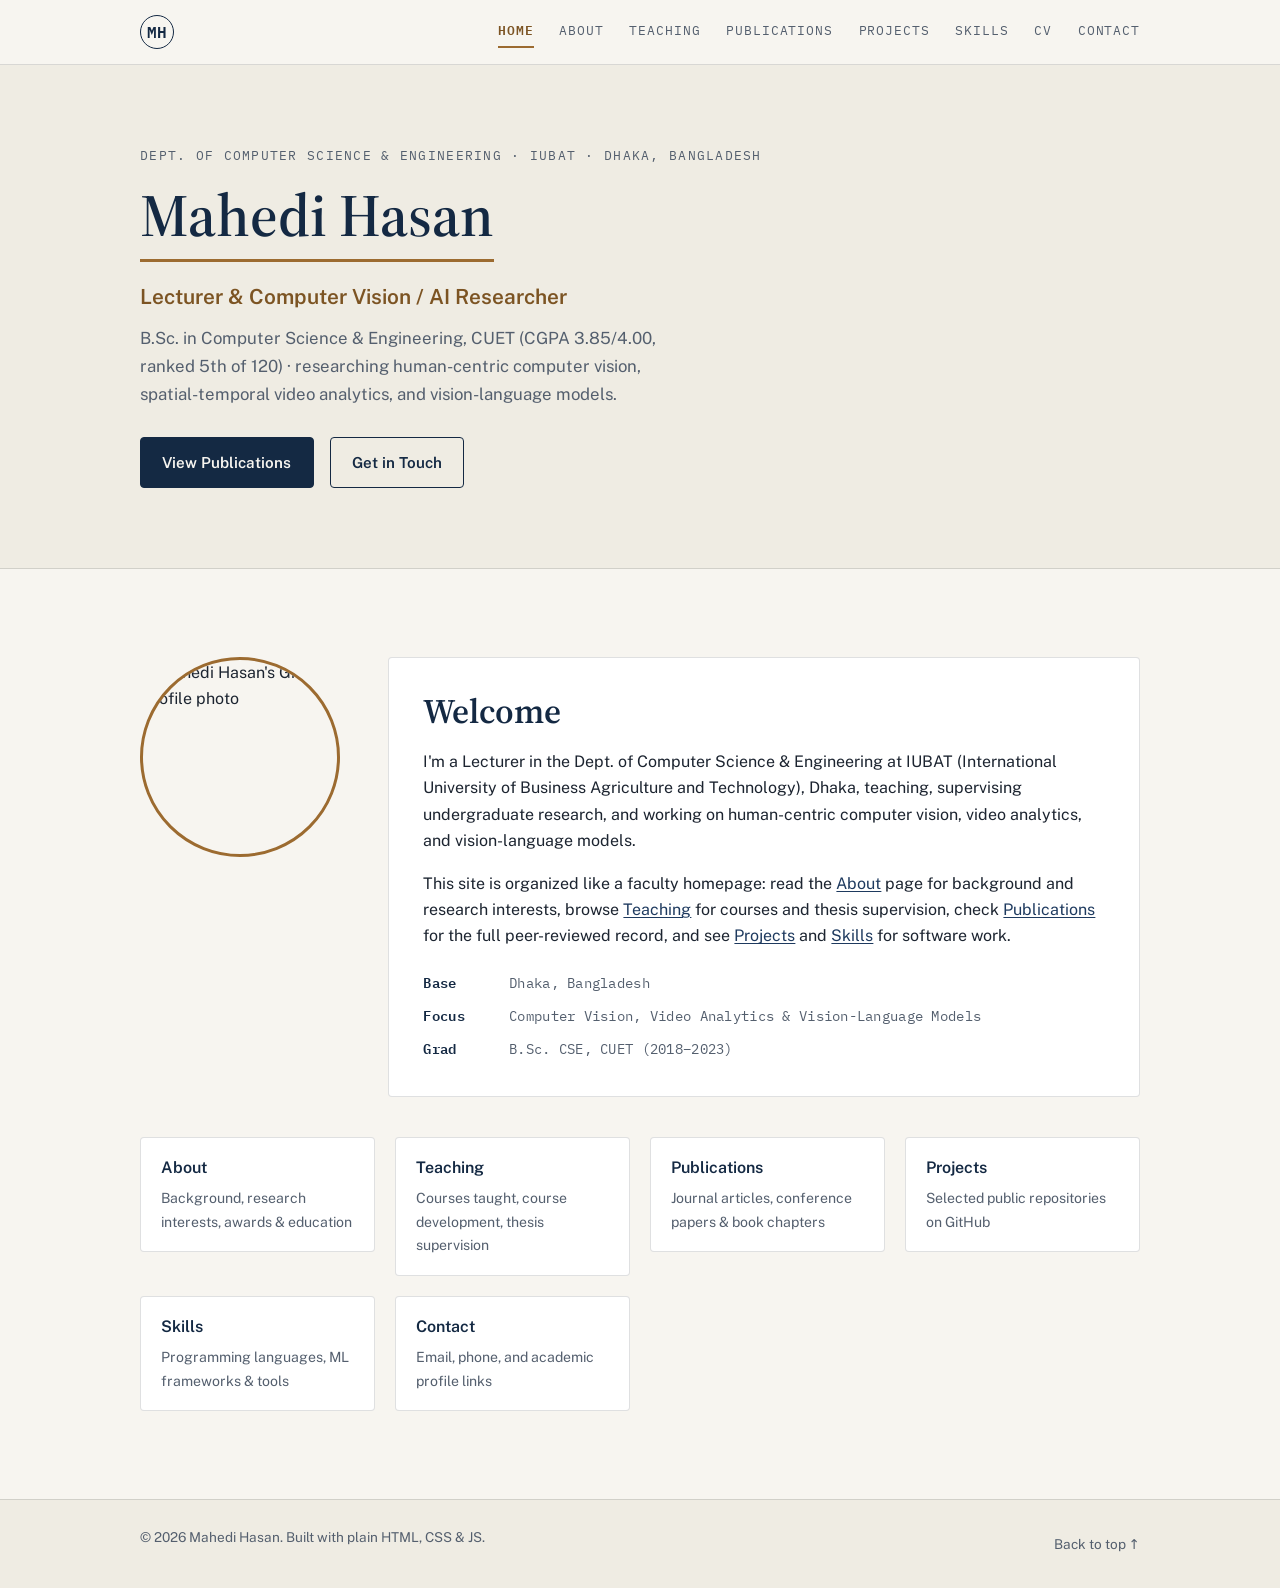
==== index.html @ c947bb8f "Revert "Revert "Use bullet separator in homepage metadata (#5)" (#13)" This reverts commit a643a517d" ====
<!DOCTYPE html>
<html lang="en">
<head>
<!--
  DIRECTION CONTRACT (Impeccable new-work — revised 2026-09-28)
  THESIS: A faculty research page, not a startup landing page — the record
    of a working academic (teaching, supervision, publications) reads
    clearly and structures itself like a CV, not a portfolio stunt.
  OWN-WORLD: Warm paper background, deep navy ink, a single muted bronze
    rule/accent used sparingly (section rules, current-role marker); Source
    Serif 4 for headings (academic register), Public Sans for body copy,
    IBM Plex Mono reserved for labels, dates, and data (unchanged from v1).
  STORY: Visitor reads name, title, and affiliation immediately, confirms
    research focus, then follows structured links to About, Teaching,
    Publications, Projects, Skills, and Contact — each its own page, in the
    order a hiring committee or collaborator would look for them.
  FIRST VIEWPORT: Left-aligned masthead (name, title, affiliation line,
    one-line research focus), thin bronze rule beneath the name, two plain
    button actions (Publications / Get in Touch); no animation, no grid
    texture, no tilted cards — restraint signals credibility here.
  FORM: A real multi-page site (Home / About / Research / Teaching /
    Publications / Projects / Skills / Contact), each its own HTML file with
    a shared header, footer and stylesheet; redesigned directly from the
    prior "living lecture" chalkboard single-page world at explicit owner
    request ("more professional, academic, structured, user-friendly" then
    "pages should be separated"), in an unattended autonomous session.
-->
<meta charset="UTF-8">
<meta name="viewport" content="width=device-width, initial-scale=1.0">
<title>Mahedi Hasan — Lecturer &amp; Computer Vision • AI Researcher</title>
<meta name="description" content="Academic homepage of Mahedi Hasan — Lecturer, Dept. of Computer Science &amp; Engineering, IUBAT. Research in computer vision, video analytics, and vision-language models. Dhaka, Bangladesh.">
<meta name="theme-color" content="#f7f5f0">

<!-- Open Graph -->
<meta property="og:type" content="website">
<meta property="og:title" content="Mahedi Hasan — Lecturer & Computer Vision • AI Researcher">
<meta property="og:description" content="Academic homepage of Mahedi Hasan — Lecturer, Dept. of Computer Science & Engineering, IUBAT. Research in computer vision, video analytics, and vision-language models. Dhaka, Bangladesh.">
<meta property="og:image" content="https://avatars.githubusercontent.com/u/186854641?v=4">
<meta property="og:url" content="https://mahedi-H-hasan.github.io/">
<meta name="twitter:card" content="summary">

<link rel="icon" href="assets/img/favicon.svg" type="image/svg+xml">
<link rel="canonical" href="https://mahedi-H-hasan.github.io/">

<link rel="preconnect" href="https://fonts.googleapis.com">
<link rel="preconnect" href="https://fonts.gstatic.com" crossorigin>
<link href="https://fonts.googleapis.com/css2?family=Source+Serif+4:opsz,wght@8..60,500;8..60,600;8..60,700&amp;family=Public+Sans:wght@400;500;600;700&amp;family=IBM+Plex+Mono:wght@400;500;600&amp;display=swap" rel="stylesheet">

<link rel="stylesheet" href="assets/css/styles.css">
</head>
<body data-page="home">
<a class="skip-link" href="#main">Skip to main content</a>

<header class="site-header" id="top">
  <div class="wrap header-inner">
    <a class="brand" href="index.html" aria-label="Mahedi Hasan — home">MH</a>

    <button class="nav-toggle" id="navToggle" type="button" aria-expanded="false" aria-controls="primaryNav">
      <span class="nav-toggle-bar"></span>
      <span class="nav-toggle-bar"></span>
      <span class="nav-toggle-bar"></span>
      <span class="sr-only">Menu</span>
    </button>

    <nav class="primary-nav" id="primaryNav" aria-label="Primary">
      <a href="index.html" data-page="home">Home</a>
      <a href="about.html" data-page="about">About</a>
      <a href="teaching.html" data-page="teaching">Teaching</a>
      <a href="publications.html" data-page="publications">Publications</a>
      <a href="projects.html" data-page="projects">Projects</a>
      <a href="skills.html" data-page="skills">Skills</a>
      <a href="cv.html" data-page="cv">CV</a>
      <a href="contact.html" data-page="contact">Contact</a>
    </nav>
  </div>
</header>

<main id="main">

  <!-- ============ HERO ============ -->
  <section class="hero" aria-labelledby="hero-heading">
    <div class="wrap hero-inner">
      <p class="hero-eyebrow mono">Dept. of Computer Science &amp; Engineering · IUBAT · Dhaka, Bangladesh</p>
      <h1 id="hero-heading" class="hero-name">Mahedi Hasan</h1>
      <!-- Source: owner-provided CV (CV_FOR_PHD_APPLICATION), confirmed 2026-09-28. -->
      <p class="hero-role">Lecturer &amp; Computer Vision / AI Researcher</p>
      <p class="hero-sub">
        B.Sc. in Computer Science &amp; Engineering, CUET (CGPA 3.85/4.00, ranked 5th of 120) ·
        researching human-centric computer vision, spatial-temporal video analytics, and
        vision-language models.
      </p>
      <div class="hero-actions">
        <a class="btn btn-primary" href="publications.html">View Publications</a>
        <a class="btn btn-ghost" href="contact.html">Get in Touch</a>
      </div>
    </div>
  </section>

  <!-- ============ HOME SUMMARY ============ -->
  <section class="section" aria-labelledby="home-heading">
    <div class="wrap home-grid">
      <div class="home-portrait">
        <img
          src="https://avatars.githubusercontent.com/u/186854641?v=4"
          alt="Mahedi Hasan's GitHub profile photo"
          width="200" height="200"
          loading="lazy" decoding="async">
      </div>

      <div class="panel">
        <h2 id="home-heading">Welcome</h2>
        <p>
          I'm a Lecturer in the Dept. of Computer Science &amp; Engineering at IUBAT
          (International University of Business Agriculture and Technology), Dhaka,
          teaching, supervising undergraduate research, and working on human-centric
          computer vision, video analytics, and vision-language models.
        </p>
        <p>
          This site is organized like a faculty homepage: read the
          <a href="about.html">About</a> page for background and research interests, browse
          <a href="teaching.html">Teaching</a> for courses and thesis supervision, check
          <a href="publications.html">Publications</a> for the full peer-reviewed record, and
          see <a href="projects.html">Projects</a> and <a href="skills.html">Skills</a> for
          software work.
        </p>
        <ul class="fact-list mono">
          <li><span>Base</span> Dhaka, Bangladesh</li>
          <li><span>Focus</span> Computer Vision, Video Analytics &amp; Vision-Language Models</li>
          <li><span>Grad</span> B.Sc. CSE, CUET (2018–2023)</li>
        </ul>
      </div>
    </div>

    <div class="wrap">
      <ul class="link-grid" role="list">
        <li><a href="about.html">About<span>Background, research interests, awards &amp; education</span></a></li>
        <li><a href="teaching.html">Teaching<span>Courses taught, course development, thesis supervision</span></a></li>
        <li><a href="publications.html">Publications<span>Journal articles, conference papers &amp; book chapters</span></a></li>
        <li><a href="projects.html">Projects<span>Selected public repositories on GitHub</span></a></li>
        <li><a href="skills.html">Skills<span>Programming languages, ML frameworks &amp; tools</span></a></li>
        <li><a href="contact.html">Contact<span>Email, phone, and academic profile links</span></a></li>
      </ul>
    </div>
  </section>

</main>

<footer class="site-footer">
  <div class="wrap footer-inner">
    <p>© <span id="year"></span> Mahedi Hasan. Built with plain HTML, CSS &amp; JS.</p>
    <a class="back-to-top" href="#top">Back to top ↑</a>
  </div>
</footer>

<script src="assets/js/main.js"></script>
</body>
</html>
---- assets/css/styles.css ----
/* =========================================================================
   Mahedi Hasan — Academic Portfolio
   Design world: faculty research site — warm paper, deep navy ink, a single
   muted bronze rule used sparingly. See DIRECTION CONTRACT in each page's
   <head>. Multi-page static site: one shared stylesheet for every page.
   ========================================================================= */

:root {
  /* Palette — named roles, not neutrals+accent */
  --paper: #f7f5f0;
  --paper-alt: #efece3;
  --panel: #ffffff;
  --ink: #1c2430;
  --ink-muted: #545f6e;
  --ink-faint: #7d8797;
  --navy: #1e3a5f;
  --navy-deep: #142943;
  --bronze: #9c6b30;
  --bronze-deep: #7c5423;
  --line: rgba(28, 36, 48, 0.14);
  --line-strong: rgba(28, 36, 48, 0.26);

  --font-display: "Source Serif 4", Georgia, "Times New Roman", serif;
  --font-body: "Public Sans", "Segoe UI", system-ui, sans-serif;
  --font-mono: "IBM Plex Mono", "SFMono-Regular", Consolas, "Liberation Mono", monospace;

  --measure: 68ch;
  --radius: 4px;
  --ease: cubic-bezier(0.2, 0.7, 0.2, 1);

  color-scheme: light;
}

/* ---------- Reset & base ---------- */
*, *::before, *::after { box-sizing: border-box; }
html { scroll-behavior: smooth; }
@media (prefers-reduced-motion: reduce) {
  html { scroll-behavior: auto; }
  *, *::before, *::after { animation-duration: 0.01ms !important; animation-iteration-count: 1 !important; transition-duration: 0.01ms !important; }
}

body {
  margin: 0;
  background: var(--paper);
  color: var(--ink);
  font-family: var(--font-body);
  font-size: 1rem;
  line-height: 1.65;
  -webkit-font-smoothing: antialiased;
}

img { max-width: 100%; display: block; }
a { color: var(--navy); text-underline-offset: 0.15em; }
a:hover { color: var(--bronze-deep); }

h1, h2, h3 { font-family: var(--font-display); font-weight: 600; line-height: 1.15; margin: 0 0 0.5em; color: var(--navy-deep); }
p { margin: 0 0 1em; }

.mono { font-family: var(--font-mono); letter-spacing: 0.02em; }

.wrap {
  max-width: 1080px;
  margin-inline: auto;
  padding-inline: clamp(1.25rem, 4vw, 2.5rem);
}

.sr-only {
  position: absolute; width: 1px; height: 1px; padding: 0; margin: -1px;
  overflow: hidden; clip: rect(0, 0, 0, 0); white-space: nowrap; border: 0;
}

.skip-link {
  position: absolute;
  left: 1rem; top: -3rem;
  background: var(--navy-deep);
  color: var(--paper);
  padding: 0.6em 1em;
  border-radius: var(--radius);
  font-family: var(--font-mono);
  font-weight: 600;
  z-index: 100;
  transition: top 0.2s var(--ease);
}
.skip-link:focus { top: 1rem; }

:focus-visible {
  outline: 2px solid var(--bronze);
  outline-offset: 3px;
}

/* ---------- Header / nav ---------- */
.site-header {
  position: sticky;
  top: 0;
  z-index: 40;
  background: rgba(247, 245, 240, 0.92);
  backdrop-filter: blur(6px);
  border-bottom: 1px solid var(--line);
}

.header-inner {
  display: flex;
  align-items: center;
  justify-content: space-between;
  min-height: 64px;
}

.brand {
  font-family: var(--font-mono);
  font-weight: 600;
  font-size: 1rem;
  color: var(--navy-deep);
  border: 1.5px solid var(--navy-deep);
  border-radius: 50%;
  width: 2.15rem;
  height: 2.15rem;
  display: inline-flex;
  align-items: center;
  justify-content: center;
  text-decoration: none;
  flex: none;
}
.brand:hover { color: var(--paper); background: var(--navy-deep); }

.primary-nav {
  display: flex;
  flex-wrap: wrap;
  gap: clamp(0.85rem, 2.4vw, 1.6rem);
  font-family: var(--font-mono);
  font-size: 0.8rem;
  text-transform: uppercase;
  letter-spacing: 0.07em;
}

.primary-nav a {
  color: var(--ink-muted);
  text-decoration: none;
  padding-block: 0.35em;
  border-bottom: 2px solid transparent;
  transition: color 0.2s var(--ease), border-color 0.2s var(--ease);
}
.primary-nav a:hover,
.primary-nav a:focus-visible { color: var(--navy-deep); border-color: var(--line-strong); }
.primary-nav a.is-current { color: var(--bronze-deep); border-color: var(--bronze); font-weight: 600; }

.nav-toggle {
  display: none;
  flex-direction: column;
  gap: 4px;
  background: none;
  border: none;
  padding: 0.5rem;
  cursor: pointer;
}
.nav-toggle-bar { width: 22px; height: 2px; background: var(--navy-deep); border-radius: 2px; }

@media (max-width: 760px) {
  .nav-toggle { display: inline-flex; }
  .primary-nav {
    position: absolute;
    inset-inline: 0;
    top: 100%;
    flex-direction: column;
    gap: 0;
    background: var(--panel);
    border-bottom: 1px solid var(--line);
    max-height: 0;
    overflow: hidden;
    opacity: 0;
    transition: opacity 0.2s var(--ease), visibility 0.2s var(--ease);
    visibility: hidden;
  }
  .primary-nav.is-open { max-height: none; opacity: 1; visibility: visible; }
  .primary-nav a { padding: 0.9rem clamp(1.25rem, 4vw, 2.5rem); border-bottom: 1px solid var(--line); }
}

/* ---------- Hero ---------- */
.hero {
  border-bottom: 1px solid var(--line);
  background: var(--paper-alt);
}

.hero-inner { padding-block: clamp(3rem, 8vw, 5rem); }

.hero-eyebrow {
  color: var(--ink-muted);
  font-size: 0.8rem;
  text-transform: uppercase;
  letter-spacing: 0.1em;
  margin-bottom: 1.1rem;
}

.hero-name {
  font-size: clamp(2.35rem, 6.5vw, 3.75rem);
  line-height: 1.05;
  color: var(--navy-deep);
  margin-bottom: 0.3em;
  padding-bottom: 0.2em;
  border-bottom: 3px solid var(--bronze);
  display: inline-block;
}

.hero-role {
  font-size: clamp(1.05rem, 2.2vw, 1.3rem);
  font-weight: 600;
  color: var(--bronze-deep);
  margin-bottom: 0.55em;
}

.hero-sub {
  max-width: 56ch;
  color: var(--ink-muted);
  font-size: 1.05rem;
}

.hero-actions {
  display: flex;
  flex-wrap: wrap;
  gap: 1rem;
  margin-top: 1.75rem;
}

.btn {
  display: inline-flex;
  align-items: center;
  gap: 0.5em;
  font-family: var(--font-body);
  font-weight: 600;
  font-size: 0.95rem;
  text-decoration: none;
  padding: 0.8em 1.4em;
  border-radius: var(--radius);
  border: 1.5px solid var(--navy-deep);
  transition: transform 0.15s var(--ease), background-color 0.15s var(--ease), color 0.15s var(--ease);
}
.btn-primary { background: var(--navy-deep); color: var(--paper); }
.btn-primary:hover { background: var(--navy); color: var(--paper); transform: translateY(-1px); }
.btn-ghost { background: transparent; color: var(--navy-deep); }
.btn-ghost:hover { background: var(--panel); transform: translateY(-1px); }

/* Compact page intro used on inner pages (no full hero) */
.page-intro {
  border-bottom: 1px solid var(--line);
  background: var(--paper-alt);
  padding-block: clamp(2.25rem, 5vw, 3.25rem);
}
.page-intro .eyebrow {
  color: var(--ink-muted);
  font-size: 0.8rem;
  text-transform: uppercase;
  letter-spacing: 0.1em;
  margin-bottom: 0.6rem;
}
.page-intro h1 {
  font-size: clamp(1.9rem, 4.5vw, 2.75rem);
  margin-bottom: 0.35em;
}
.page-intro p { max-width: var(--measure); color: var(--ink-muted); margin-bottom: 0; font-size: 1.05rem; }

/* ---------- Sections ---------- */
.section { padding-block: clamp(3rem, 7vw, 5.5rem); }
.section + .section { border-top: 1px solid var(--line); }
.section h2 {
  font-size: clamp(1.6rem, 3.4vw, 2.15rem);
}
.section-lede {
  max-width: var(--measure);
  color: var(--ink-muted);
  font-size: 1.02rem;
}

.reveal {
  opacity: 0;
  transform: translateY(14px);
  transition: opacity 0.55s var(--ease), transform 0.55s var(--ease);
}
.reveal.is-visible { opacity: 1; transform: none; }
@media (prefers-reduced-motion: reduce) {
  .reveal { opacity: 1; transform: none; transition: none; }
}

/* ---------- Panel (shared card surface, replaces the old tilted index cards) --- */
.panel {
  background: var(--panel);
  color: var(--ink);
  border: 1px solid var(--line);
  border-radius: var(--radius);
  padding: clamp(1.5rem, 3vw, 2.15rem);
}
.panel h2, .panel h3 { color: var(--navy-deep); }

.placeholder-copy {
  font-style: italic;
  color: var(--ink-faint);
  background: var(--paper-alt);
  padding: 0.15em 0.5em;
  border-radius: 3px;
  display: inline-block;
}

/* ---------- Home page: quick facts + highlight strip ---------- */
.home-grid {
  display: grid;
  grid-template-columns: minmax(150px, 200px) 1fr;
  gap: clamp(1.5rem, 4vw, 3rem);
  align-items: start;
}
.home-portrait img {
  border-radius: 50%;
  border: 3px solid var(--bronze);
}
@media (max-width: 640px) {
  .home-grid { grid-template-columns: 1fr; justify-items: start; }
  .home-portrait img { width: 120px; height: 120px; }
}

.fact-list {
  list-style: none;
  padding: 0;
  margin: 1.25rem 0 0;
  display: grid;
  gap: 0.5rem;
  font-size: 0.88rem;
  color: var(--ink-muted);
}
.fact-list span {
  display: inline-block;
  min-width: 5em;
  color: var(--navy-deep);
  font-weight: 600;
  margin-right: 0.5em;
}

.link-grid {
  list-style: none;
  margin: 2.5rem 0 0;
  padding: 0;
  display: grid;
  grid-template-columns: repeat(auto-fit, minmax(220px, 1fr));
  gap: 1.25rem;
}
.link-grid a {
  display: block;
  padding: 1.1rem 1.25rem;
  background: var(--panel);
  border: 1px solid var(--line);
  border-radius: var(--radius);
  text-decoration: none;
  color: var(--navy-deep);
  font-weight: 600;
  transition: border-color 0.2s var(--ease), transform 0.2s var(--ease);
}
.link-grid a:hover { border-color: var(--bronze); transform: translateY(-2px); }
.link-grid span {
  display: block;
  margin-top: 0.35rem;
  font-weight: 400;
  color: var(--ink-muted);
  font-size: 0.88rem;
}

/* ---------- Research interests (chips, not "equations") ---------- */
.interest-chips {
  list-style: none;
  margin: 1.5rem 0 0;
  padding: 0;
  display: flex;
  flex-wrap: wrap;
  gap: 0.6rem;
}
.interest-chips li {
  font-family: var(--font-mono);
  font-size: 0.85rem;
  padding: 0.5em 0.9em;
  border-radius: 999px;
  background: var(--paper-alt);
  border: 1px solid var(--line);
  color: var(--navy-deep);
}

/* ---------- Teaching ---------- */
.course-list {
  list-style: none;
  margin: 1.25rem 0 0;
  padding: 0;
  display: grid;
  grid-template-columns: repeat(auto-fit, minmax(220px, 1fr));
  gap: 0.75rem;
}
.course-list li {
  padding: 0.75em 1em;
  background: var(--paper-alt);
  border-radius: 3px;
  font-size: 0.92rem;
}

.duty-list { margin: 1rem 0 0; padding-left: 1.25em; color: var(--ink-muted); }
.duty-list li { margin-bottom: 0.5em; }

.thesis-list {
  list-style: none;
  margin: 1.5rem 0 0;
  padding: 0;
  display: grid;
  gap: 1rem;
}
.thesis-list li {
  padding: 1.1rem 1.3rem;
  background: var(--panel);
  border: 1px solid var(--line);
  border-radius: var(--radius);
}
.thesis-list h3 { font-size: 1.05rem; margin-bottom: 0.3em; }
.thesis-list .thesis-meta {
  display: block;
  font-family: var(--font-mono);
  font-size: 0.8rem;
  color: var(--ink-muted);
  margin-bottom: 0.4em;
}
.status-tag {
  display: inline-block;
  font-family: var(--font-mono);
  font-size: 0.72rem;
  text-transform: uppercase;
  letter-spacing: 0.06em;
  padding: 0.2em 0.6em;
  border-radius: 999px;
  margin-left: 0.5em;
  vertical-align: middle;
}
.status-tag.is-published { background: rgba(30, 58, 95, 0.1); color: var(--navy-deep); }
.status-tag.is-progress { background: rgba(156, 107, 48, 0.14); color: var(--bronze-deep); }

/* ---------- Publications (categorized bibliography) ---------- */
.pub-group { margin-bottom: clamp(2rem, 4vw, 2.75rem); }
.pub-group:last-child { margin-bottom: 0; }
.pub-group h2 {
  font-size: 1.25rem;
  padding-bottom: 0.4em;
  border-bottom: 1px solid var(--line-strong);
}
.pub-list {
  list-style: none;
  counter-reset: pub;
  margin: 1.25rem 0 0;
  padding: 0;
  display: grid;
  gap: 1rem;
}
.pub-list li {
  counter-increment: pub;
  position: relative;
  padding-left: 2.4em;
  font-size: 0.96rem;
  color: var(--ink);
}
.pub-list li::before {
  content: "[" counter(pub) "]";
  position: absolute;
  left: 0;
  top: 0;
  font-family: var(--font-mono);
  font-size: 0.85rem;
  color: var(--bronze-deep);
}
.pub-list .pub-authors { color: var(--ink); }
.pub-list .pub-venue { color: var(--ink-muted); font-style: italic; }
.pub-list .pub-status {
  display: inline-block;
  margin-left: 0.4em;
  font-family: var(--font-mono);
  font-size: 0.75rem;
  color: var(--bronze-deep);
}
.pub-list a { word-break: break-word; font-size: 0.92rem; }

/* ---------- Awards & Education ---------- */
.info-columns {
  display: grid;
  grid-template-columns: repeat(auto-fit, minmax(240px, 1fr));
  gap: clamp(1.5rem, 4vw, 3rem);
  margin-top: 1.5rem;
}
.record-list {
  list-style: none;
  margin: 0;
  padding: 0;
  border-top: 1px solid var(--line);
}
.record-list li {
  display: flex;
  gap: 1rem;
  padding: 0.85em 0;
  border-bottom: 1px solid var(--line);
  font-size: 0.92rem;
}
.record-year {
  font-family: var(--font-mono);
  min-width: 4.5em;
  color: var(--ink-muted);
  font-size: 0.82rem;
  padding-top: 0.15em;
  flex: none;
}

/* ---------- Projects ---------- */
.project-grid {
  list-style: none;
  margin: 2rem 0 0;
  padding: 0;
  display: grid;
  grid-template-columns: repeat(auto-fit, minmax(250px, 1fr));
  gap: clamp(1.25rem, 3vw, 2rem);
}
.project-card h3 { font-size: 1.15rem; margin-bottom: 0.5rem; }
.project-card h3 a { color: inherit; text-decoration: none; }
.project-card h3 a:hover { text-decoration: underline; text-decoration-color: var(--bronze); }
.project-card .placeholder-copy { font-size: 0.92rem; margin-bottom: 1rem; }

.tag-row {
  list-style: none;
  display: flex;
  flex-wrap: wrap;
  gap: 0.5rem;
  padding: 0;
  margin: 0 0 1.1rem;
  font-size: 0.76rem;
}
.tag-row li {
  background: var(--paper-alt);
  color: var(--navy-deep);
  padding: 0.28em 0.7em;
  border-radius: 999px;
}
.tag-row .tag-placeholder {
  background: transparent;
  border: 1px dashed var(--ink-faint);
  color: var(--ink-faint);
  font-style: italic;
}

.card-link { font-size: 0.85rem; font-weight: 600; text-decoration: none; }

/* ---------- Skills ---------- */
.skill-groups {
  display: grid;
  grid-template-columns: repeat(auto-fit, minmax(230px, 1fr));
  gap: clamp(1.25rem, 3vw, 2rem);
  margin-top: 2rem;
}
.skill-group h3 { font-size: 1.02rem; margin-bottom: 0.75rem; }
.skill-tags {
  list-style: none;
  margin: 0;
  padding: 0;
  display: flex;
  flex-wrap: wrap;
  gap: 0.5rem;
}
.skill-tags li {
  font-family: var(--font-mono);
  font-size: 0.85rem;
  padding: 0.4em 0.85em;
  border-radius: var(--radius);
  background: var(--paper-alt);
  border: 1px solid var(--line);
  color: var(--navy-deep);
}

/* ---------- Contact ---------- */
.contact-grid {
  display: grid;
  grid-template-columns: 1.1fr 1fr;
  gap: clamp(2rem, 5vw, 4rem);
  align-items: start;
}
@media (max-width: 720px) { .contact-grid { grid-template-columns: 1fr; } }

.contact-list {
  list-style: none;
  margin: 0;
  padding: 0;
  border-top: 1px solid var(--line);
}
.contact-list li {
  display: flex;
  gap: 1rem;
  padding: 0.95em 0;
  border-bottom: 1px solid var(--line);
  font-size: 0.94rem;
}
.contact-label {
  min-width: 6.5em;
  color: var(--ink-muted);
  text-transform: uppercase;
  letter-spacing: 0.05em;
  font-size: 0.76rem;
  padding-top: 0.25em;
  flex: none;
}
.contact-list a { color: var(--navy-deep); text-decoration: none; }
.contact-list a:hover { color: var(--bronze-deep); text-decoration: underline; }

/* ---------- Curriculum vitae ---------- */
.cv-heading {
  display: flex;
  align-items: center;
  justify-content: space-between;
  gap: 1.5rem;
}
.cv-heading p { margin: 0; color: var(--ink-muted); }
.cv-contact {
  list-style: none;
  display: flex;
  flex-wrap: wrap;
  gap: 0.35rem 1.25rem;
  padding: 0;
  margin: 1.2rem 0 0;
  font-size: 0.78rem;
}
.cv-content { padding-block: 2.5rem 4rem; }
.cv-section {
  padding-block: 1.6rem;
  border-bottom: 1px solid var(--line);
}
.cv-section h2 { font-size: 1.45rem; margin-bottom: 0.75rem; }
.cv-section p:last-child { margin-bottom: 0; }
.cv-entry p + p { margin-top: 0.4rem; }
.cv-date {
  float: right;
  color: var(--ink-muted);
  font-family: var(--font-mono);
  font-size: 0.85rem;
}
.cv-list, .cv-publications { padding-left: 1.3rem; }
.cv-list li, .cv-publications li { margin-bottom: 0.55rem; }
.cv-source { margin-top: 1.5rem; color: var(--ink-muted); font-size: 0.88rem; }

@media (max-width: 640px) {
  .cv-heading { align-items: flex-start; flex-direction: column; }
  .cv-date { float: none; display: block; }
}

@media print {
  body { background: #fff; color: #111; font-size: 10pt; line-height: 1.4; }
  .site-header, .site-footer, .skip-link, .cv-print { display: none !important; }
  .page-intro { background: #fff; padding-block: 0.25in; border-bottom: 1px solid #999; }
  .wrap { max-width: none; padding-inline: 0; }
  .cv-content { padding-block: 0.15in; }
  .cv-section { padding-block: 0.12in; break-inside: avoid; }
  .cv-section h2 { font-size: 13pt; }
  a { color: inherit; text-decoration: none; }
}

/* ---------- Footer ---------- */
.site-footer {
  border-top: 1px solid var(--line);
  background: var(--paper-alt);
}
.footer-inner {
  display: flex;
  flex-wrap: wrap;
  gap: 1rem;
  justify-content: space-between;
  align-items: center;
  padding-block: 1.6rem;
  font-size: 0.85rem;
  color: var(--ink-muted);
}
.back-to-top { color: var(--ink-muted); text-decoration: none; }
.back-to-top:hover { color: var(--bronze-deep); }
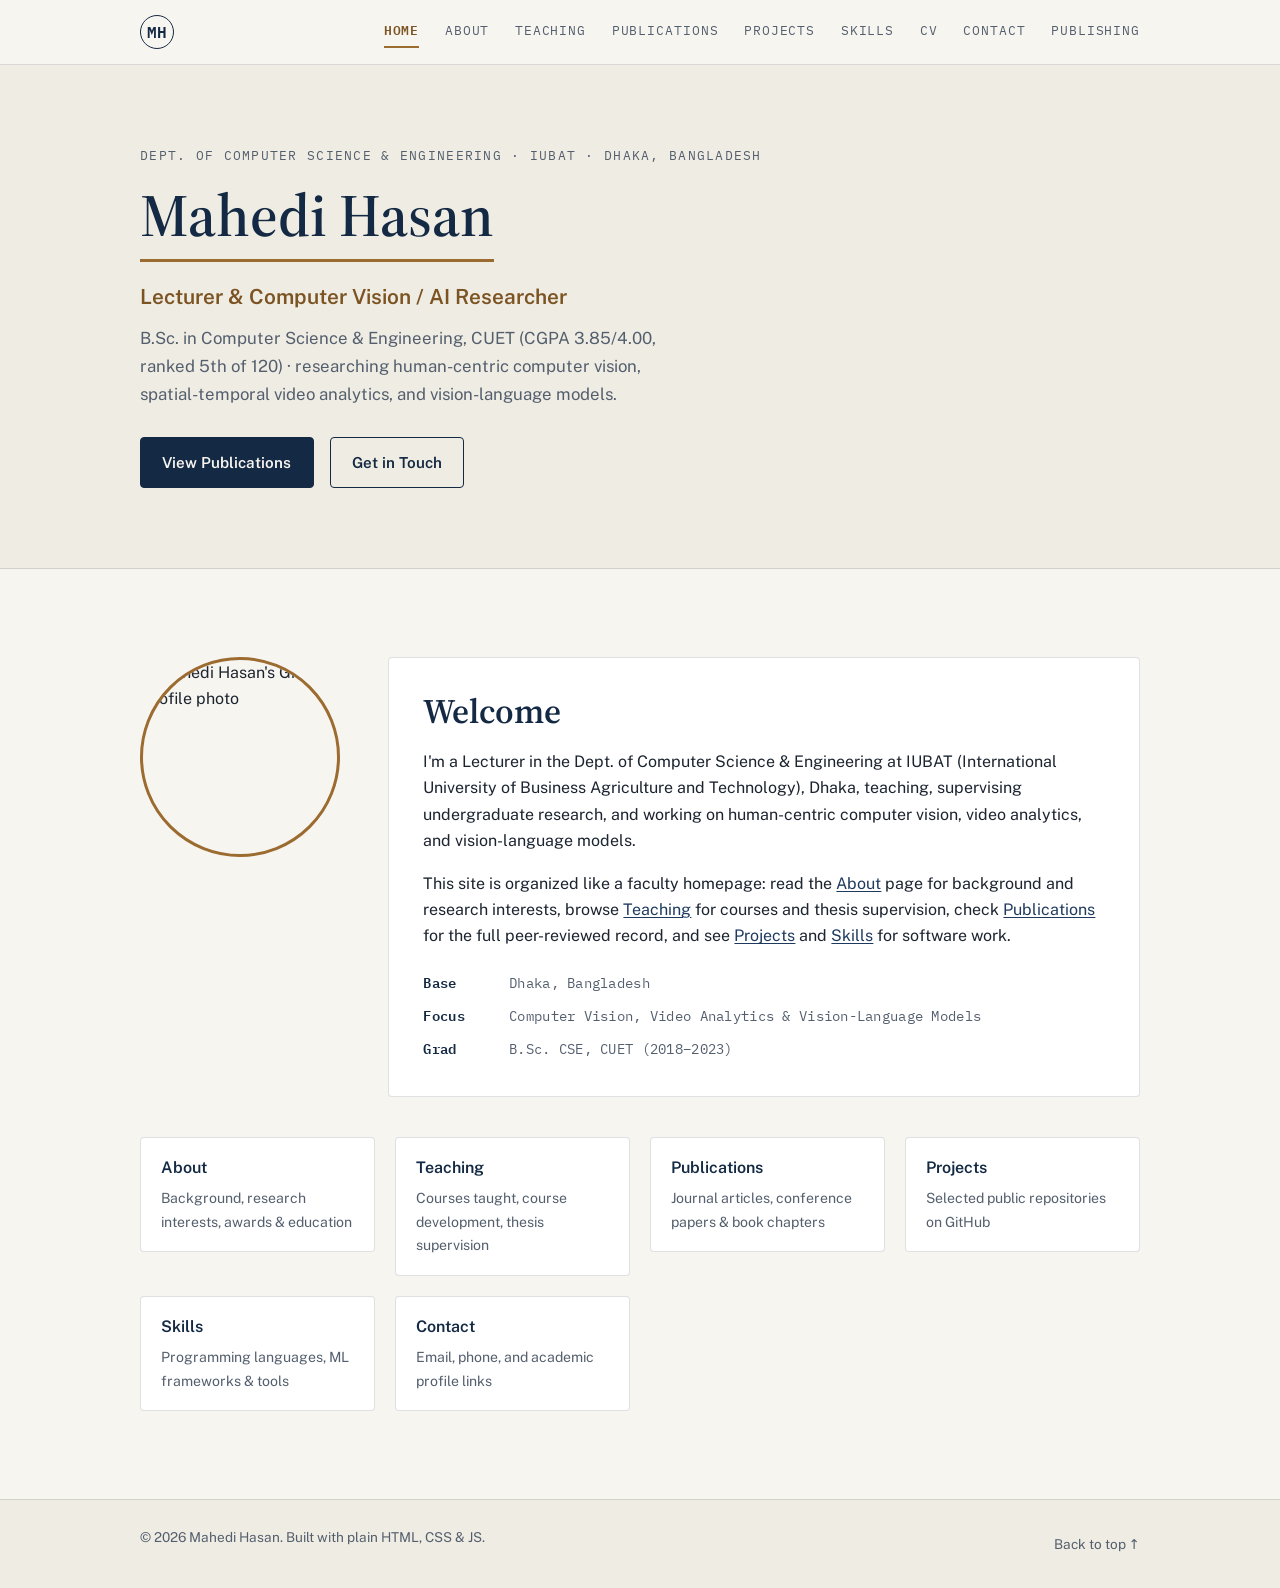
==== commit 98f41f56: "Add publishing guide and safe manual branch-deploy support - Add publishing.html explaining how to c" ====
--- a/index.html
+++ b/index.html
@@ -27,13 +27,13 @@
 -->
 <meta charset="UTF-8">
 <meta name="viewport" content="width=device-width, initial-scale=1.0">
-<title>Mahedi Hasan — Lecturer &amp; Computer Vision • AI Researcher</title>
+<title>Mahedi Hasan — Lecturer &amp; Computer Vision / AI Researcher</title>
 <meta name="description" content="Academic homepage of Mahedi Hasan — Lecturer, Dept. of Computer Science &amp; Engineering, IUBAT. Research in computer vision, video analytics, and vision-language models. Dhaka, Bangladesh.">
 <meta name="theme-color" content="#f7f5f0">
 
 <!-- Open Graph -->
 <meta property="og:type" content="website">
-<meta property="og:title" content="Mahedi Hasan — Lecturer & Computer Vision • AI Researcher">
+<meta property="og:title" content="Mahedi Hasan — Lecturer & Computer Vision / AI Researcher">
 <meta property="og:description" content="Academic homepage of Mahedi Hasan — Lecturer, Dept. of Computer Science & Engineering, IUBAT. Research in computer vision, video analytics, and vision-language models. Dhaka, Bangladesh.">
 <meta property="og:image" content="https://avatars.githubusercontent.com/u/186854641?v=4">
 <meta property="og:url" content="https://mahedi-H-hasan.github.io/">
@@ -71,6 +71,7 @@
       <a href="skills.html" data-page="skills">Skills</a>
       <a href="cv.html" data-page="cv">CV</a>
       <a href="contact.html" data-page="contact">Contact</a>
+      <a href="publishing.html" data-page="publishing">Publishing</a>
     </nav>
   </div>
 </header>
--- a/assets/css/styles.css
+++ b/assets/css/styles.css
@@ -642,6 +642,83 @@
   .cv-date { float: none; display: block; }
 }
 
+/* ---------- Publishing guide ---------- */
+.steps {
+  list-style: none;
+  counter-reset: step;
+  margin: 1.5rem 0 0;
+  padding: 0;
+  display: grid;
+  gap: 1.25rem;
+}
+.steps > li {
+  counter-increment: step;
+  position: relative;
+  padding-left: 2.75rem;
+}
+.steps > li::before {
+  content: counter(step);
+  position: absolute;
+  left: 0; top: 0.05em;
+  width: 1.9rem; height: 1.9rem;
+  display: flex; align-items: center; justify-content: center;
+  border-radius: 50%;
+  background: var(--navy-deep);
+  color: var(--paper);
+  font-family: var(--font-mono);
+  font-size: 0.85rem;
+  font-weight: 600;
+}
+.steps h3 { margin-bottom: 0.3em; font-size: 1.05rem; }
+.steps p:last-child { margin-bottom: 0; }
+
+code, pre {
+  font-family: var(--font-mono);
+}
+:not(pre) > code {
+  background: var(--paper-alt);
+  border: 1px solid var(--line);
+  border-radius: 3px;
+  padding: 0.1em 0.4em;
+  font-size: 0.88em;
+}
+pre {
+  background: var(--navy-deep);
+  color: var(--paper);
+  border-radius: var(--radius);
+  padding: 1rem 1.25rem;
+  overflow-x: auto;
+  font-size: 0.85rem;
+  line-height: 1.6;
+}
+pre code {
+  background: none;
+  border: none;
+  padding: 0;
+  color: inherit;
+}
+
+.callout {
+  border: 1px solid var(--line);
+  border-radius: var(--radius);
+  background: var(--paper-alt);
+  padding: 1rem 1.25rem;
+  margin: 1.5rem 0;
+}
+.callout p:last-child { margin-bottom: 0; }
+.callout-label {
+  display: block;
+  font-family: var(--font-mono);
+  font-size: 0.78rem;
+  font-weight: 600;
+  letter-spacing: 0.04em;
+  text-transform: uppercase;
+  color: var(--bronze-deep);
+  margin-bottom: 0.4em;
+}
+.callout-danger { border-color: var(--line-strong); background: #f4e9de; }
+.callout-danger .callout-label { color: var(--bronze-deep); }
+
 @media print {
   body { background: #fff; color: #111; font-size: 10pt; line-height: 1.4; }
   .site-header, .site-footer, .skip-link, .cv-print { display: none !important; }
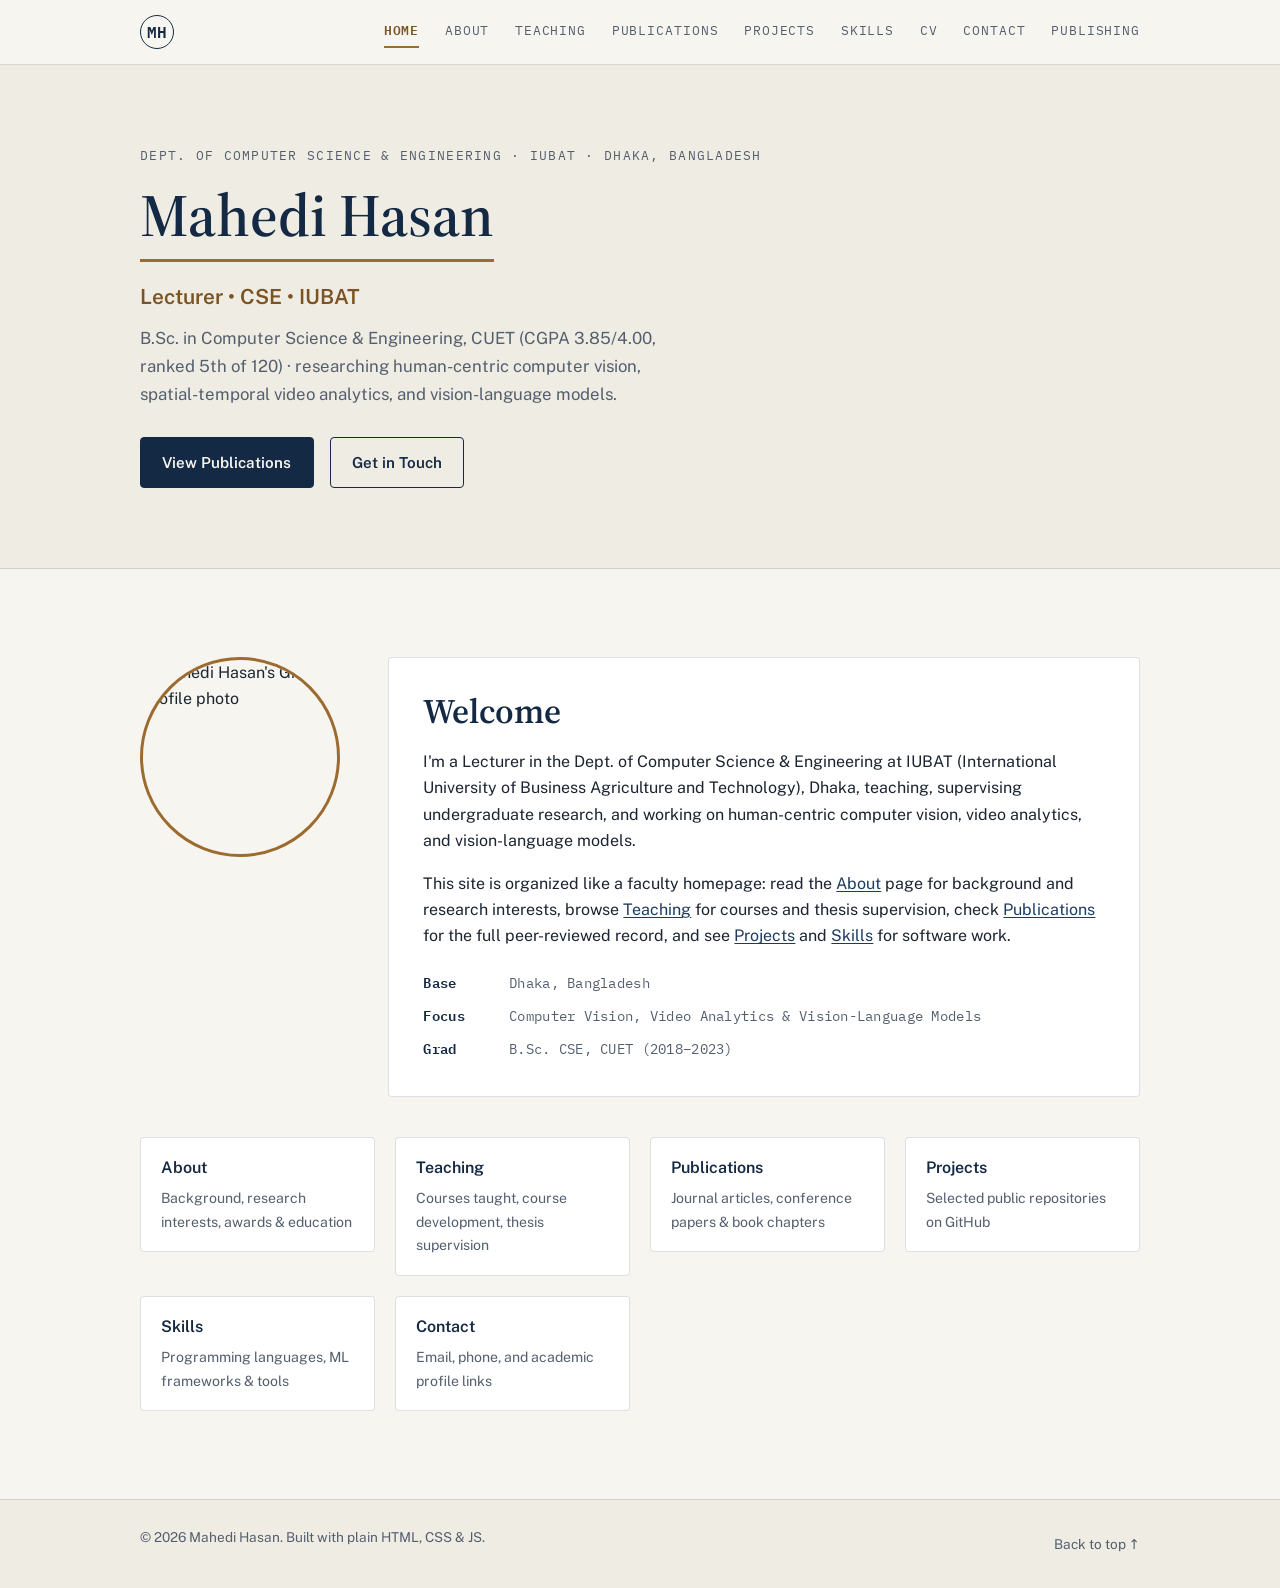
==== commit 0be180b2: "Update lecturer role description in index.html" ====
--- a/index.html
+++ b/index.html
@@ -33,7 +33,7 @@
 
 <!-- Open Graph -->
 <meta property="og:type" content="website">
-<meta property="og:title" content="Mahedi Hasan — Lecturer & Computer Vision / AI Researcher">
+<meta property="og:title" content="Mahedi Hasan — Lecturer • CSE • IUBAT">
 <meta property="og:description" content="Academic homepage of Mahedi Hasan — Lecturer, Dept. of Computer Science & Engineering, IUBAT. Research in computer vision, video analytics, and vision-language models. Dhaka, Bangladesh.">
 <meta property="og:image" content="https://avatars.githubusercontent.com/u/186854641?v=4">
 <meta property="og:url" content="https://mahedi-H-hasan.github.io/">
@@ -84,7 +84,7 @@
       <p class="hero-eyebrow mono">Dept. of Computer Science &amp; Engineering · IUBAT · Dhaka, Bangladesh</p>
       <h1 id="hero-heading" class="hero-name">Mahedi Hasan</h1>
       <!-- Source: owner-provided CV (CV_FOR_PHD_APPLICATION), confirmed 2026-09-28. -->
-      <p class="hero-role">Lecturer &amp; Computer Vision / AI Researcher</p>
+      <p class="hero-role">Lecturer • CSE • IUBAT</p>
       <p class="hero-sub">
         B.Sc. in Computer Science &amp; Engineering, CUET (CGPA 3.85/4.00, ranked 5th of 120) ·
         researching human-centric computer vision, spatial-temporal video analytics, and
